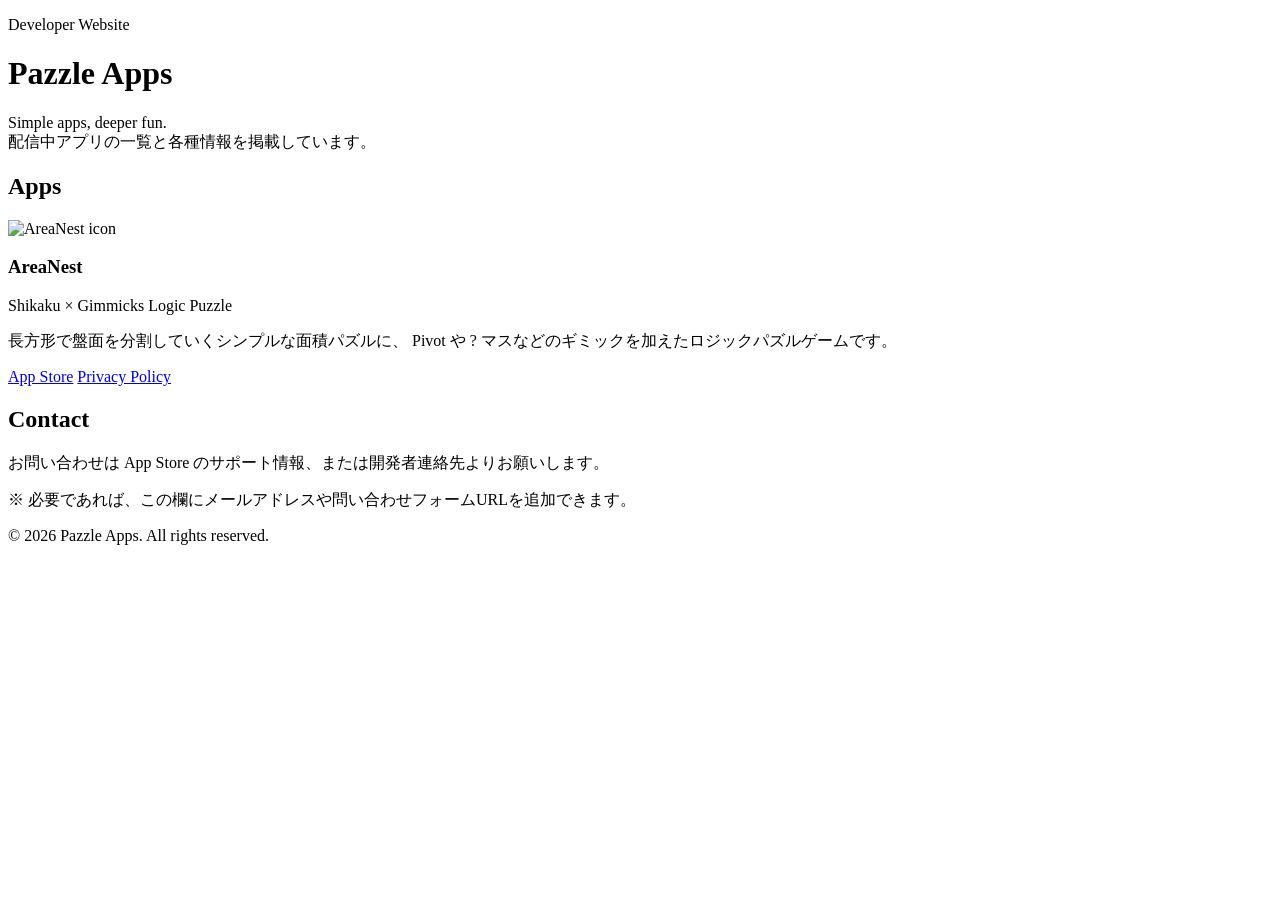
==== index.html @ 8be7fc9d "Create index.html" ====
<!DOCTYPE html>
<html lang="ja">
<head>
  <meta charset="UTF-8" />
  <meta name="viewport" content="width=device-width, initial-scale=1.0" />
  <title>Pazzle Apps</title>
  <meta name="description" content="Pazzle Apps の公式デベロッパーサイト。配信中アプリの一覧、App Store リンク、プライバシーポリシーを掲載しています。" />
  <link rel="stylesheet" href="style.css" />
</head>
<body>
  <header class="hero">
    <div class="container">
      <p class="eyebrow">Developer Website</p>
      <h1>Pazzle Apps</h1>
      <p class="lead">
        Simple apps, deeper fun.<br />
        配信中アプリの一覧と各種情報を掲載しています。
      </p>
    </div>
  </header>

  <main class="container">
    <section class="section">
      <h2>Apps</h2>
      <div class="app-grid">

        <article class="app-card">
          <div class="app-header">
            <img src="images/areanest-icon.png" alt="AreaNest icon" class="app-icon" />
            <div>
              <h3>AreaNest</h3>
              <p class="tagline">Shikaku × Gimmicks Logic Puzzle</p>
            </div>
          </div>
          <p class="app-description">
            長方形で盤面を分割していくシンプルな面積パズルに、
            Pivot や ? マスなどのギミックを加えたロジックパズルゲームです。
          </p>
          <div class="app-links">
            <a class="button primary" href="APPSTORE_LINK_AREANEST" target="_blank" rel="noopener noreferrer">App Store</a>
            <a class="button secondary" href="./PrivacyPolicy_AreaNest.html">Privacy Policy</a>
          </div>
        </article>

      </div>
    </section>

    <section class="section contact">
      <h2>Contact</h2>
      <p>
        お問い合わせは App Store のサポート情報、または開発者連絡先よりお願いします。
      </p>
      <p class="small-note">
        ※ 必要であれば、この欄にメールアドレスや問い合わせフォームURLを追加できます。
      </p>
    </section>
  </main>

  <footer class="footer">
    <div class="container">
      <p>© 2026 Pazzle Apps. All rights reserved.</p>
    </div>
  </footer>
</body>
</html>
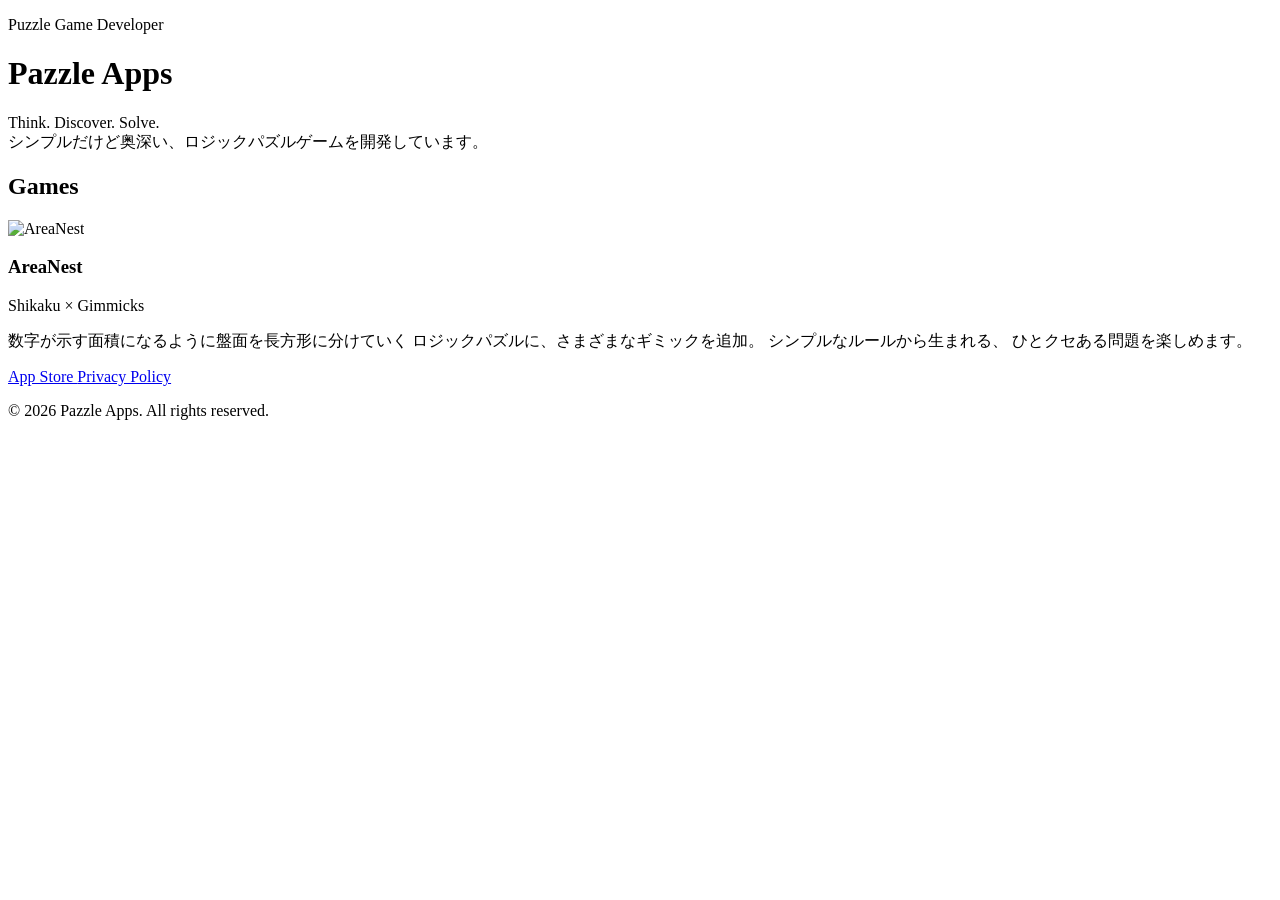
==== commit 0b7e93f4: "Refactor HTML structure and content for Pazzle Apps Updated meta tags and content for clarity and SE" ====
--- a/index.html
+++ b/index.html
@@ -1,65 +1,107 @@
 <!DOCTYPE html>
 <html lang="ja">
 <head>
-  <meta charset="UTF-8" />
-  <meta name="viewport" content="width=device-width, initial-scale=1.0" />
+  <meta charset="UTF-8">
+  <meta name="viewport" content="width=device-width, initial-scale=1.0">
+
   <title>Pazzle Apps</title>
-  <meta name="description" content="Pazzle Apps の公式デベロッパーサイト。配信中アプリの一覧、App Store リンク、プライバシーポリシーを掲載しています。" />
-  <link rel="stylesheet" href="style.css" />
+
+  <meta
+    name="description"
+    content="Pazzle Appsは、シンプルで奥深いロジックパズルゲームを開発しています。"
+  >
+
+  <link rel="stylesheet" href="style.css">
 </head>
+
 <body>
+
   <header class="hero">
     <div class="container">
-      <p class="eyebrow">Developer Website</p>
+
+      <p class="eyebrow">Puzzle Game Developer</p>
+
       <h1>Pazzle Apps</h1>
+
       <p class="lead">
-        Simple apps, deeper fun.<br />
-        配信中アプリの一覧と各種情報を掲載しています。
+        Think. Discover. Solve.<br>
+        シンプルだけど奥深い、ロジックパズルゲームを開発しています。
       </p>
+
     </div>
   </header>
 
+
   <main class="container">
+
     <section class="section">
-      <h2>Apps</h2>
+
+      <h2>Games</h2>
+
       <div class="app-grid">
 
         <article class="app-card">
+
           <div class="app-header">
-            <img src="images/areanest-icon.png" alt="AreaNest icon" class="app-icon" />
+
+            <img
+              src="images/areanest-icon.png"
+              alt="AreaNest"
+              class="app-icon"
+            >
+
             <div>
               <h3>AreaNest</h3>
-              <p class="tagline">Shikaku × Gimmicks Logic Puzzle</p>
+              <p class="tagline">
+                Shikaku × Gimmicks
+              </p>
             </div>
+
           </div>
+
           <p class="app-description">
-            長方形で盤面を分割していくシンプルな面積パズルに、
-            Pivot や ? マスなどのギミックを加えたロジックパズルゲームです。
+            数字が示す面積になるように盤面を長方形に分けていく
+            ロジックパズルに、さまざまなギミックを追加。
+            シンプルなルールから生まれる、
+            ひとクセある問題を楽しめます。
           </p>
+
           <div class="app-links">
-            <a class="button primary" href="APPSTORE_LINK_AREANEST" target="_blank" rel="noopener noreferrer">App Store</a>
-            <a class="button secondary" href="./PrivacyPolicy_AreaNest.html">Privacy Policy</a>
+
+            <a
+              class="button primary"
+              href="AREA_NEST_APPSTORE_URL"
+              target="_blank"
+              rel="noopener noreferrer"
+            >
+              App Store
+            </a>
+
+            <a
+              class="button secondary"
+              href="./PrivacyPolicy_AreaNest.html"
+            >
+              Privacy Policy
+            </a>
+
           </div>
+
         </article>
 
       </div>
+
     </section>
 
-    <section class="section contact">
-      <h2>Contact</h2>
-      <p>
-        お問い合わせは App Store のサポート情報、または開発者連絡先よりお願いします。
-      </p>
-      <p class="small-note">
-        ※ 必要であれば、この欄にメールアドレスや問い合わせフォームURLを追加できます。
-      </p>
-    </section>
   </main>
 
+
   <footer class="footer">
+
     <div class="container">
       <p>© 2026 Pazzle Apps. All rights reserved.</p>
     </div>
+
   </footer>
+
 </body>
 </html>
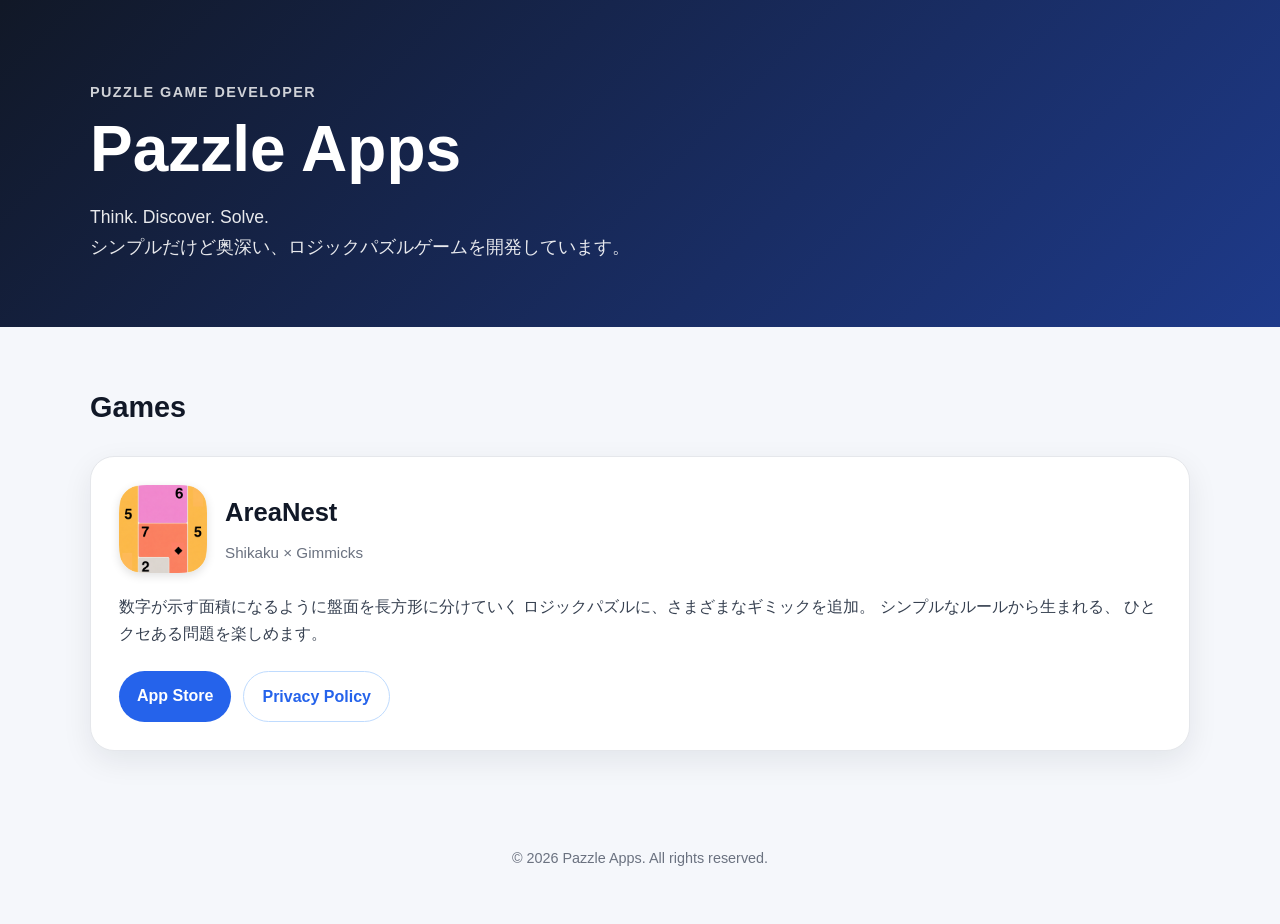
==== commit 95a42537: "Update App Store link in index.html" ====
--- a/index.html
+++ b/index.html
@@ -70,7 +70,7 @@
 
             <a
               class="button primary"
-              href="AREA_NEST_APPSTORE_URL"
+              href="https://apps.apple.com/us/app/areanest/id6801860560"
               target="_blank"
               rel="noopener noreferrer"
             >
--- a/style.css
+++ b/style.css
@@ -0,0 +1,253 @@
+* {
+  box-sizing: border-box;
+}
+
+html {
+  scroll-behavior: smooth;
+}
+
+body {
+  margin: 0;
+  font-family:
+    -apple-system,
+    BlinkMacSystemFont,
+    "Segoe UI",
+    Roboto,
+    "Helvetica Neue",
+    Arial,
+    sans-serif;
+
+  background: #f5f7fb;
+  color: #1f2937;
+  line-height: 1.7;
+}
+
+/* 共通幅 */
+.container {
+  width: min(1100px, calc(100% - 32px));
+  margin: 0 auto;
+}
+
+/* 上部 */
+.hero {
+  background: linear-gradient(
+    135deg,
+    #111827 0%,
+    #1e3a8a 100%
+  );
+
+  color: white;
+  padding: 80px 0 64px;
+}
+
+.eyebrow {
+  margin: 0 0 10px;
+  font-size: 0.9rem;
+  font-weight: 700;
+  letter-spacing: 0.1em;
+  text-transform: uppercase;
+  opacity: 0.8;
+}
+
+.hero h1 {
+  margin: 0;
+
+  font-size: clamp(
+    2.5rem,
+    7vw,
+    4rem
+  );
+
+  line-height: 1.1;
+}
+
+.lead {
+  margin-top: 18px;
+  margin-bottom: 0;
+
+  max-width: 650px;
+
+  font-size: 1.1rem;
+
+  color: rgba(
+    255,
+    255,
+    255,
+    0.9
+  );
+}
+
+/* セクション */
+.section {
+  padding: 56px 0;
+}
+
+.section h2 {
+  margin: 0 0 24px;
+
+  font-size: 1.8rem;
+
+  color: #111827;
+}
+
+/* アプリ一覧 */
+.app-grid {
+  display: grid;
+
+  grid-template-columns:
+    repeat(
+      auto-fit,
+      minmax(280px, 1fr)
+    );
+
+  gap: 24px;
+}
+
+/* アプリカード */
+.app-card {
+  background: white;
+
+  border: 1px solid #e5e7eb;
+
+  border-radius: 24px;
+
+  padding: 28px;
+
+  box-shadow:
+    0 10px 30px
+    rgba(15, 23, 42, 0.08);
+}
+
+/* アプリ名周辺 */
+.app-header {
+  display: flex;
+
+  align-items: center;
+
+  gap: 18px;
+
+  margin-bottom: 20px;
+}
+
+.app-icon {
+  width: 88px;
+  height: 88px;
+
+  border-radius: 22px;
+
+  object-fit: cover;
+
+  background: #f3f4f6;
+
+  box-shadow:
+    0 3px 10px
+    rgba(0, 0, 0, 0.12);
+}
+
+.app-card h3 {
+  margin: 0;
+
+  font-size: 1.6rem;
+
+  color: #111827;
+}
+
+.tagline {
+  margin: 5px 0 0;
+
+  font-size: 0.95rem;
+
+  color: #6b7280;
+}
+
+/* 説明 */
+.app-description {
+  margin: 0 0 24px;
+
+  color: #374151;
+}
+
+/* ボタン */
+.app-links {
+  display: flex;
+
+  flex-wrap: wrap;
+
+  gap: 12px;
+}
+
+.button {
+  display: inline-block;
+
+  padding: 11px 18px;
+
+  border-radius: 999px;
+
+  font-weight: 700;
+
+  text-decoration: none;
+
+  transition:
+    transform 0.15s ease,
+    background 0.15s ease;
+}
+
+.button:hover {
+  transform: translateY(-2px);
+}
+
+.button.primary {
+  background: #2563eb;
+  color: white;
+}
+
+.button.primary:hover {
+  background: #1d4ed8;
+}
+
+.button.secondary {
+  background: white;
+
+  color: #2563eb;
+
+  border: 1px solid #bfdbfe;
+}
+
+.button.secondary:hover {
+  background: #eff6ff;
+}
+
+/* フッター */
+.footer {
+  padding: 24px 0 40px;
+
+  text-align: center;
+
+  color: #6b7280;
+
+  font-size: 0.9rem;
+}
+
+/* スマホ */
+@media (max-width: 600px) {
+
+  .hero {
+    padding: 56px 0 48px;
+  }
+
+  .section {
+    padding: 40px 0;
+  }
+
+  .app-card {
+    padding: 22px;
+  }
+
+  .app-icon {
+    width: 76px;
+    height: 76px;
+
+    border-radius: 19px;
+  }
+
+}
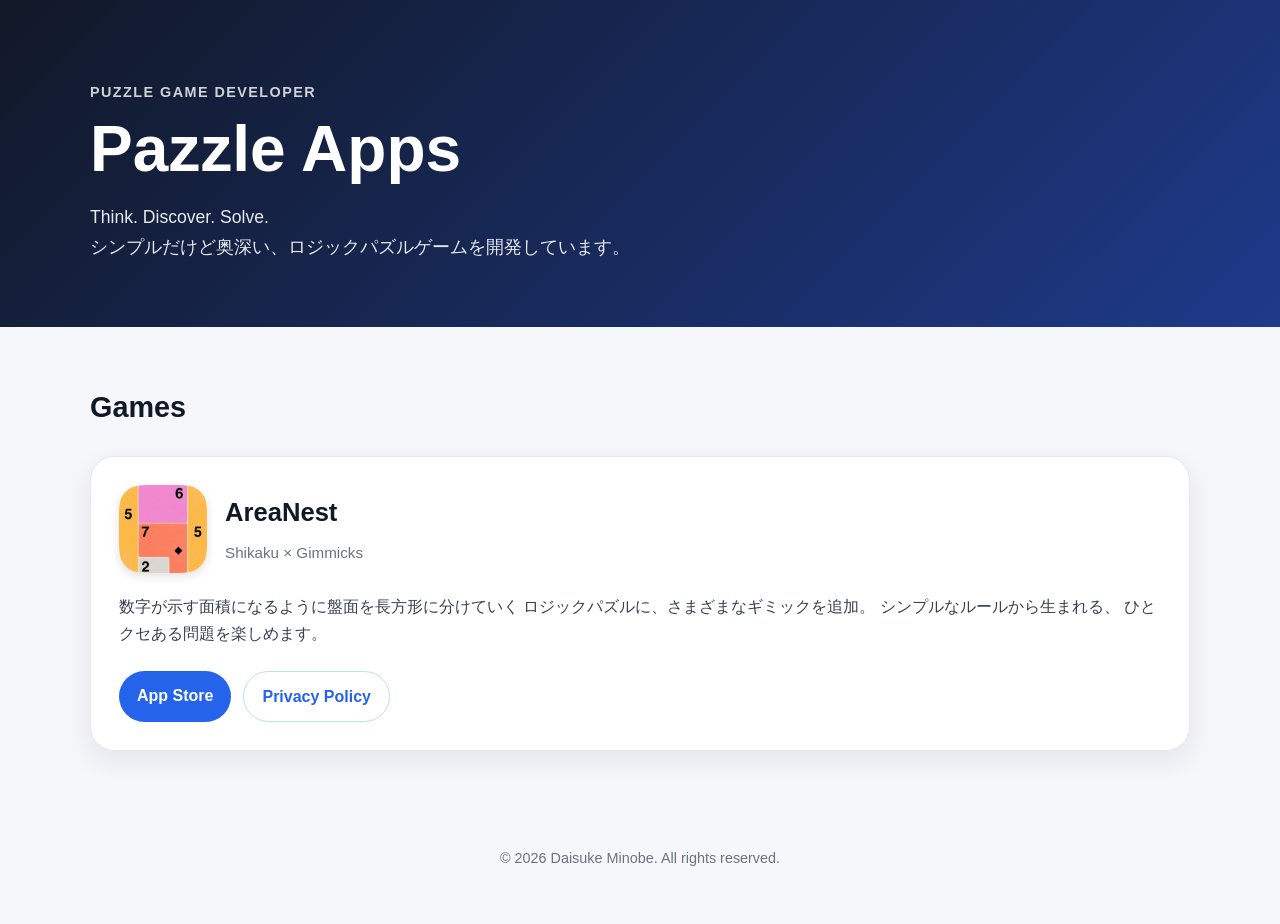
==== commit b6ee79d2: "Update footer copyright name to Daisuke Minobe" ====
--- a/index.html
+++ b/index.html
@@ -45,7 +45,7 @@
           <div class="app-header">
 
             <img
-              src="images/areanest-icon.png"
+              src="./images/areanest-icon.png"
               alt="AreaNest"
               class="app-icon"
             >
@@ -98,7 +98,7 @@
   <footer class="footer">
 
     <div class="container">
-      <p>© 2026 Pazzle Apps. All rights reserved.</p>
+      <p>© 2026 Daisuke Minobe. All rights reserved.</p>
     </div>
 
   </footer>
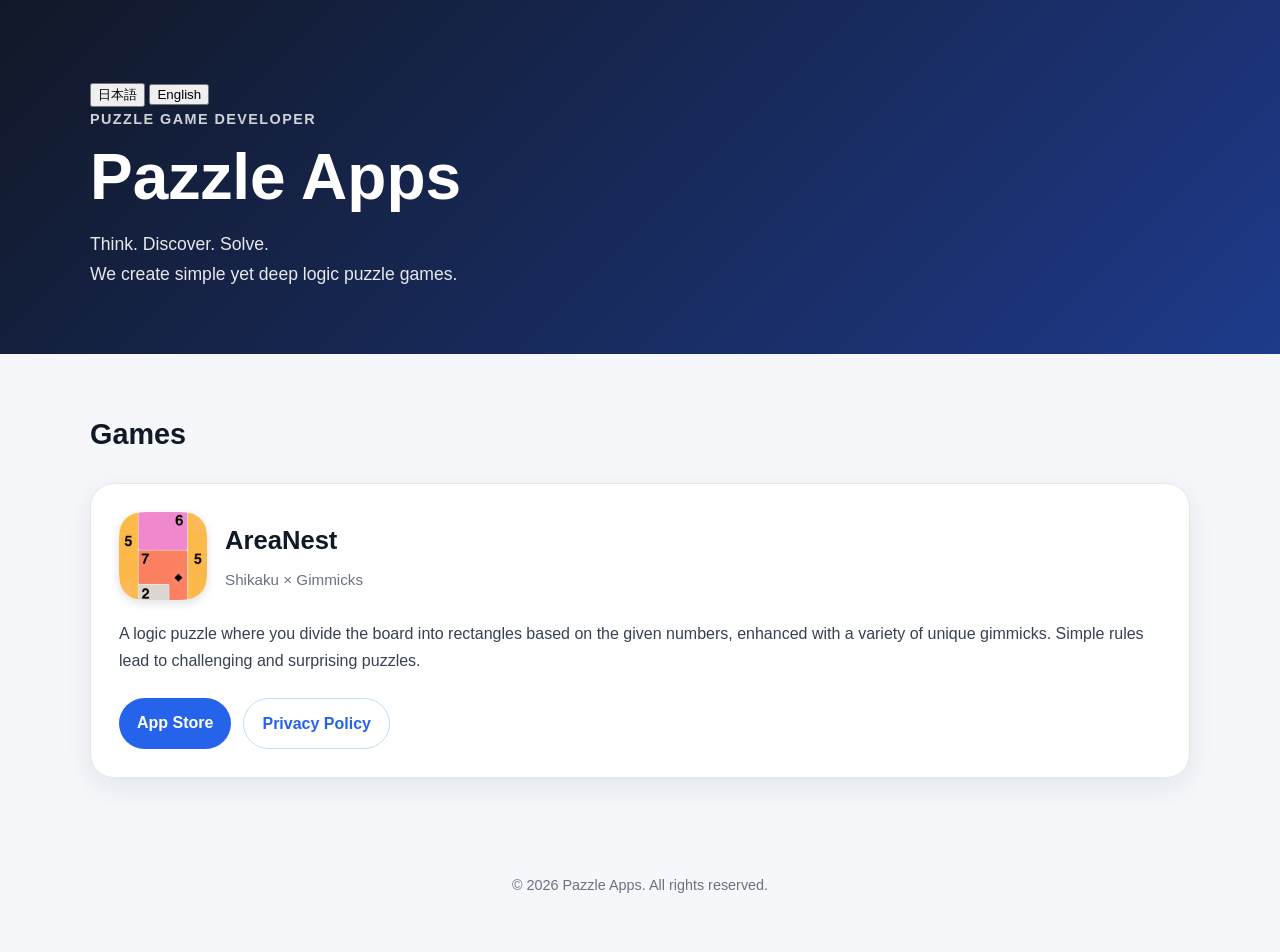
==== commit 066ae76c: "Enhance index.html with language switcher and meta tags Updated HTML structure and added language su" ====
--- a/index.html
+++ b/index.html
@@ -1,8 +1,13 @@
 <!DOCTYPE html>
 <html lang="ja">
+
 <head>
   <meta charset="UTF-8">
-  <meta name="viewport" content="width=device-width, initial-scale=1.0">
+
+  <meta
+    name="viewport"
+    content="width=device-width, initial-scale=1.0"
+  >
 
   <title>Pazzle Apps</title>
 
@@ -11,35 +16,103 @@
     content="Pazzle Appsは、シンプルで奥深いロジックパズルゲームを開発しています。"
   >
 
-  <link rel="stylesheet" href="style.css">
+  <link
+    rel="stylesheet"
+    href="./style.css"
+  >
 </head>
 
+
 <body>
 
+  <!-- =========================
+       Header
+  ========================== -->
+
   <header class="hero">
-    <div class="container">
-
-      <p class="eyebrow">Puzzle Game Developer</p>
+
+    <div class="container hero-container">
+
+      <!-- Language Switcher -->
+      <div class="language-switcher">
+
+        <button
+          id="lang-ja"
+          type="button"
+          onclick="setLanguage('ja')"
+        >
+          日本語
+        </button>
+
+        <button
+          id="lang-en"
+          type="button"
+          onclick="setLanguage('en')"
+        >
+          English
+        </button>
+
+      </div>
+
+
+      <p
+        class="eyebrow"
+        data-ja="パズルゲーム開発"
+        data-en="PUZZLE GAME DEVELOPER"
+      >
+        パズルゲーム開発
+      </p>
+
 
       <h1>Pazzle Apps</h1>
 
+
       <p class="lead">
-        Think. Discover. Solve.<br>
-        シンプルだけど奥深い、ロジックパズルゲームを開発しています。
+
+        <span
+          data-ja="考える。ひらめく。解き明かす。"
+          data-en="Think. Discover. Solve."
+        >
+          考える。ひらめく。解き明かす。
+        </span>
+
+        <br>
+
+        <span
+          data-ja="シンプルだけど奥深い、ロジックパズルゲームを開発しています。"
+          data-en="We create simple yet deep logic puzzle games."
+        >
+          シンプルだけど奥深い、ロジックパズルゲームを開発しています。
+        </span>
+
       </p>
 
     </div>
+
   </header>
 
 
+
+  <!-- =========================
+       Main
+  ========================== -->
+
   <main class="container">
 
     <section class="section">
 
-      <h2>Games</h2>
+      <h2
+        data-ja="ゲーム"
+        data-en="Games"
+      >
+        ゲーム
+      </h2>
+
 
       <div class="app-grid">
 
+
+        <!-- AreaNest -->
         <article class="app-card">
 
           <div class="app-header">
@@ -50,21 +123,32 @@
               class="app-icon"
             >
 
+
             <div>
-              <h3>AreaNest</h3>
+
+              <h3>
+                AreaNest
+              </h3>
+
               <p class="tagline">
                 Shikaku × Gimmicks
               </p>
+
             </div>
 
           </div>
 
-          <p class="app-description">
-            数字が示す面積になるように盤面を長方形に分けていく
-            ロジックパズルに、さまざまなギミックを追加。
-            シンプルなルールから生まれる、
-            ひとクセある問題を楽しめます。
+
+          <p
+            class="app-description"
+            data-ja="数字が示す面積になるように盤面を長方形に分けていくロジックパズルに、さまざまなギミックを追加。シンプルなルールから生まれる、ひとクセある問題を楽しめます。"
+            data-en="A logic puzzle where you divide the board into rectangles based on the given numbers, enhanced with a variety of unique gimmicks. Simple rules lead to challenging and surprising puzzles."
+          >
+            数字が示す面積になるように盤面を長方形に分けていくロジックパズルに、
+            さまざまなギミックを追加。
+            シンプルなルールから生まれる、ひとクセある問題を楽しめます。
           </p>
+
 
           <div class="app-links">
 
@@ -77,17 +161,21 @@
               App Store
             </a>
 
+
             <a
               class="button secondary"
               href="./PrivacyPolicy_AreaNest.html"
+              data-ja="プライバシーポリシー"
+              data-en="Privacy Policy"
             >
-              Privacy Policy
+              プライバシーポリシー
             </a>
 
           </div>
 
         </article>
 
+
       </div>
 
     </section>
@@ -95,13 +183,194 @@
   </main>
 
 
+
+  <!-- =========================
+       Footer
+  ========================== -->
+
   <footer class="footer">
 
     <div class="container">
-      <p>© 2026 Daisuke Minobe. All rights reserved.</p>
+
+      <p>
+        © 2026 Pazzle Apps.
+        <span
+          data-ja="All rights reserved."
+          data-en="All rights reserved."
+        >
+          All rights reserved.
+        </span>
+      </p>
+
     </div>
 
   </footer>
 
+
+
+  <!-- =========================
+       Language Script
+  ========================== -->
+
+  <script>
+
+    function setLanguage(lang) {
+
+      // HTML language setting
+      document.documentElement.lang = lang;
+
+
+      // Replace text
+      const elements =
+        document.querySelectorAll(
+          '[data-ja][data-en]'
+        );
+
+      elements.forEach(function(element) {
+
+        if (lang === 'ja') {
+          element.textContent =
+            element.dataset.ja;
+        }
+        else {
+          element.textContent =
+            element.dataset.en;
+        }
+
+      });
+
+
+      // Save selected language
+      try {
+
+        localStorage.setItem(
+          'pazzleAppsLanguage',
+          lang
+        );
+
+      }
+      catch (error) {
+
+        // Ignore if localStorage is unavailable
+
+      }
+
+
+      // Button appearance
+      const jaButton =
+        document.getElementById('lang-ja');
+
+      const enButton =
+        document.getElementById('lang-en');
+
+
+      jaButton.classList.toggle(
+        'active',
+        lang === 'ja'
+      );
+
+      enButton.classList.toggle(
+        'active',
+        lang === 'en'
+      );
+
+
+      jaButton.setAttribute(
+        'aria-pressed',
+        lang === 'ja'
+      );
+
+      enButton.setAttribute(
+        'aria-pressed',
+        lang === 'en'
+      );
+
+
+      // Meta description
+      const description =
+        document.querySelector(
+          'meta[name="description"]'
+        );
+
+      if (description) {
+
+        if (lang === 'ja') {
+
+          description.setAttribute(
+            'content',
+            'Pazzle Appsは、シンプルで奥深いロジックパズルゲームを開発しています。'
+          );
+
+        }
+        else {
+
+          description.setAttribute(
+            'content',
+            'Pazzle Apps creates simple yet deep logic puzzle games.'
+          );
+
+        }
+
+      }
+
+    }
+
+
+
+    function getInitialLanguage() {
+
+      // Use saved language first
+      try {
+
+        const savedLanguage =
+          localStorage.getItem(
+            'pazzleAppsLanguage'
+          );
+
+        if (
+          savedLanguage === 'ja' ||
+          savedLanguage === 'en'
+        ) {
+          return savedLanguage;
+        }
+
+      }
+      catch (error) {
+
+        // Ignore if localStorage is unavailable
+
+      }
+
+
+      // Otherwise use browser language
+      const browserLanguage =
+        navigator.language ||
+        navigator.userLanguage ||
+        'en';
+
+
+      if (
+        browserLanguage
+          .toLowerCase()
+          .startsWith('ja')
+      ) {
+        return 'ja';
+      }
+
+
+      return 'en';
+
+    }
+
+
+    // Initialize
+    setLanguage(
+      getInitialLanguage()
+    );
+
+  </script>
+
+
 </body>
+
 </html>
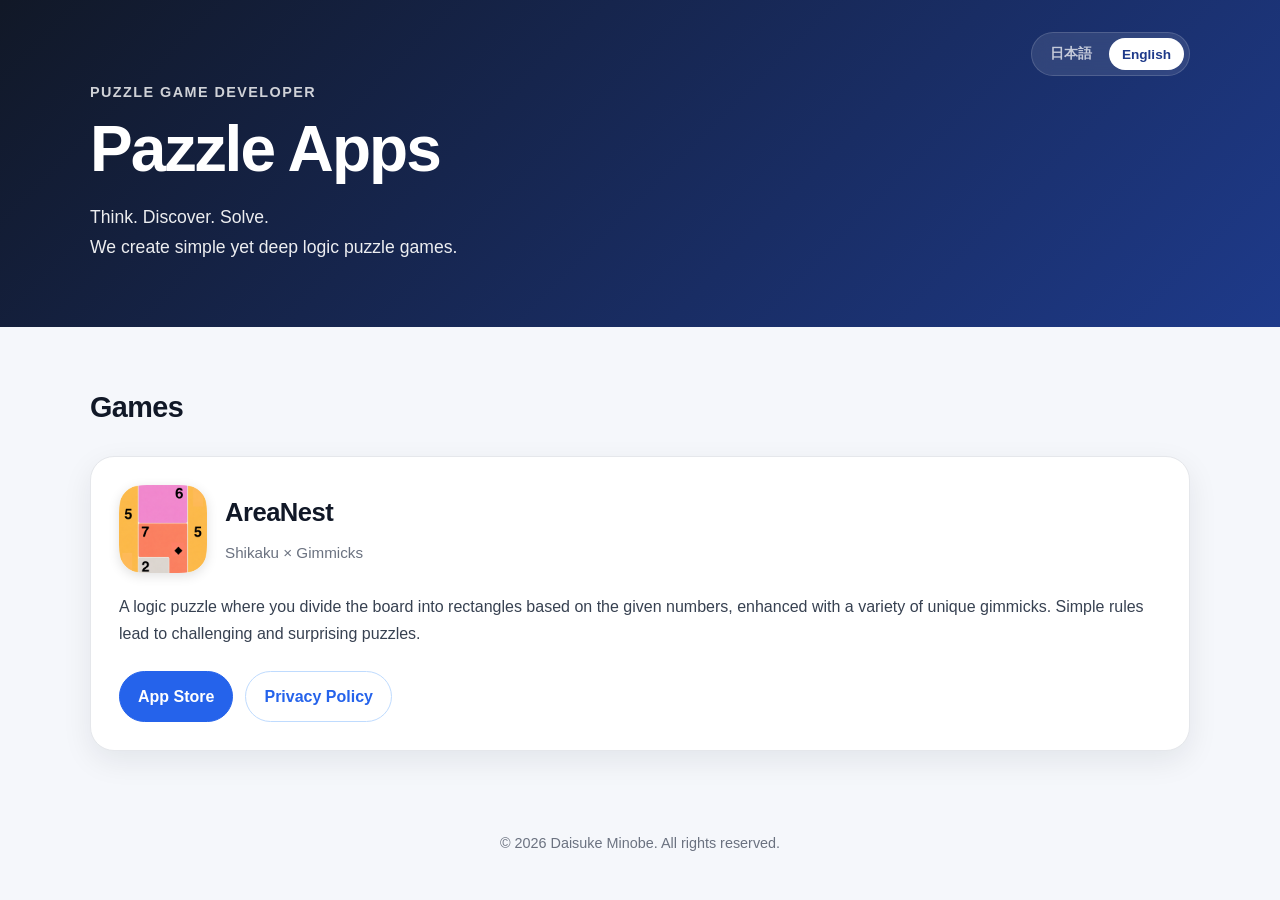
==== commit f5b39c4d: "Update copyright notice in index.html" ====
--- a/index.html
+++ b/index.html
@@ -193,7 +193,7 @@
     <div class="container">
 
       <p>
-        © 2026 Pazzle Apps.
+        © 2026 Daisuke Minobe.
         <span
           data-ja="All rights reserved."
           data-en="All rights reserved."
--- a/style.css
+++ b/style.css
@@ -1,13 +1,20 @@
+/* =========================
+   Base
+========================= */
+
 * {
   box-sizing: border-box;
 }
 
+
 html {
   scroll-behavior: smooth;
 }
 
+
 body {
   margin: 0;
+
   font-family:
     -apple-system,
     BlinkMacSystemFont,
@@ -18,96 +25,255 @@
     sans-serif;
 
   background: #f5f7fb;
+
   color: #1f2937;
+
   line-height: 1.7;
-}
-
-/* 共通幅 */
+
+  -webkit-font-smoothing: antialiased;
+}
+
+
+/* =========================
+   Container
+========================= */
+
 .container {
-  width: min(1100px, calc(100% - 32px));
+  width:
+    min(
+      1100px,
+      calc(100% - 32px)
+    );
+
   margin: 0 auto;
 }
 
-/* 上部 */
+
+
+/* =========================
+   Hero
+========================= */
+
 .hero {
-  background: linear-gradient(
-    135deg,
-    #111827 0%,
-    #1e3a8a 100%
-  );
+  background:
+    linear-gradient(
+      135deg,
+      #111827 0%,
+      #1e3a8a 100%
+    );
 
   color: white;
-  padding: 80px 0 64px;
-}
+
+  padding:
+    80px 0 64px;
+}
+
+
+.hero-container {
+  position: relative;
+}
+
 
 .eyebrow {
-  margin: 0 0 10px;
+  margin:
+    0 0 10px;
+
   font-size: 0.9rem;
+
   font-weight: 700;
+
   letter-spacing: 0.1em;
+
   text-transform: uppercase;
+
   opacity: 0.8;
 }
+
 
 .hero h1 {
   margin: 0;
 
-  font-size: clamp(
-    2.5rem,
-    7vw,
-    4rem
-  );
+  font-size:
+    clamp(
+      2.5rem,
+      7vw,
+      4rem
+    );
 
   line-height: 1.1;
-}
+
+  letter-spacing: -0.03em;
+}
+
 
 .lead {
-  margin-top: 18px;
-  margin-bottom: 0;
-
-  max-width: 650px;
+  margin:
+    18px 0 0;
+
+  max-width: 700px;
 
   font-size: 1.1rem;
 
-  color: rgba(
-    255,
-    255,
-    255,
-    0.9
-  );
-}
-
-/* セクション */
+  color:
+    rgba(
+      255,
+      255,
+      255,
+      0.92
+    );
+}
+
+
+
+/* =========================
+   Language Switcher
+========================= */
+
+.language-switcher {
+  position: absolute;
+
+  top: -48px;
+
+  right: 0;
+
+  display: flex;
+
+  gap: 4px;
+
+  padding: 5px;
+
+  background:
+    rgba(
+      255,
+      255,
+      255,
+      0.10
+    );
+
+  border:
+    1px solid
+    rgba(
+      255,
+      255,
+      255,
+      0.15
+    );
+
+  border-radius: 999px;
+
+  backdrop-filter: blur(10px);
+
+  -webkit-backdrop-filter:
+    blur(10px);
+}
+
+
+.language-switcher button {
+  border: none;
+
+  outline: none;
+
+  background: transparent;
+
+  color:
+    rgba(
+      255,
+      255,
+      255,
+      0.72
+    );
+
+  padding:
+    7px 13px;
+
+  border-radius: 999px;
+
+  cursor: pointer;
+
+  font-family: inherit;
+
+  font-size: 0.85rem;
+
+  font-weight: 600;
+
+  transition:
+    background 0.15s ease,
+    color 0.15s ease,
+    transform 0.15s ease;
+}
+
+
+.language-switcher button:hover {
+  color: white;
+}
+
+
+.language-switcher button:active {
+  transform: scale(0.97);
+}
+
+
+.language-switcher button.active {
+  background: white;
+
+  color: #1e3a8a;
+}
+
+
+
+/* =========================
+   Sections
+========================= */
+
 .section {
-  padding: 56px 0;
-}
+  padding:
+    56px 0;
+}
+
 
 .section h2 {
-  margin: 0 0 24px;
+  margin:
+    0 0 24px;
 
   font-size: 1.8rem;
 
   color: #111827;
-}
-
-/* アプリ一覧 */
+
+  letter-spacing: -0.02em;
+}
+
+
+
+/* =========================
+   App Grid
+========================= */
+
 .app-grid {
   display: grid;
 
   grid-template-columns:
     repeat(
       auto-fit,
-      minmax(280px, 1fr)
+      minmax(
+        280px,
+        1fr
+      )
     );
 
   gap: 24px;
 }
 
-/* アプリカード */
+
+
+/* =========================
+   App Card
+========================= */
+
 .app-card {
   background: white;
 
-  border: 1px solid #e5e7eb;
+  border:
+    1px solid #e5e7eb;
 
   border-radius: 24px;
 
@@ -115,10 +281,39 @@
 
   box-shadow:
     0 10px 30px
-    rgba(15, 23, 42, 0.08);
-}
-
-/* アプリ名周辺 */
+    rgba(
+      15,
+      23,
+      42,
+      0.08
+    );
+
+  transition:
+    transform 0.2s ease,
+    box-shadow 0.2s ease;
+}
+
+
+.app-card:hover {
+  transform:
+    translateY(-2px);
+
+  box-shadow:
+    0 16px 36px
+    rgba(
+      15,
+      23,
+      42,
+      0.11
+    );
+}
+
+
+
+/* =========================
+   App Header
+========================= */
+
 .app-header {
   display: flex;
 
@@ -129,10 +324,14 @@
   margin-bottom: 20px;
 }
 
+
 .app-icon {
   width: 88px;
+
   height: 88px;
 
+  flex-shrink: 0;
+
   border-radius: 22px;
 
   object-fit: cover;
@@ -140,9 +339,15 @@
   background: #f3f4f6;
 
   box-shadow:
-    0 3px 10px
-    rgba(0, 0, 0, 0.12);
-}
+    0 3px 12px
+    rgba(
+      0,
+      0,
+      0,
+      0.12
+    );
+}
+
 
 .app-card h3 {
   margin: 0;
@@ -150,24 +355,39 @@
   font-size: 1.6rem;
 
   color: #111827;
-}
+
+  letter-spacing: -0.02em;
+}
+
 
 .tagline {
-  margin: 5px 0 0;
+  margin:
+    5px 0 0;
 
   font-size: 0.95rem;
 
   color: #6b7280;
 }
 
-/* 説明 */
+
+
+/* =========================
+   App Description
+========================= */
+
 .app-description {
-  margin: 0 0 24px;
+  margin:
+    0 0 24px;
 
   color: #374151;
 }
 
-/* ボタン */
+
+
+/* =========================
+   Buttons
+========================= */
+
 .app-links {
   display: flex;
 
@@ -176,10 +396,12 @@
   gap: 12px;
 }
 
+
 .button {
   display: inline-block;
 
-  padding: 11px 18px;
+  padding:
+    11px 18px;
 
   border-radius: 999px;
 
@@ -189,37 +411,65 @@
 
   transition:
     transform 0.15s ease,
-    background 0.15s ease;
-}
+    background 0.15s ease,
+    border-color 0.15s ease;
+}
+
 
 .button:hover {
-  transform: translateY(-2px);
-}
+  transform:
+    translateY(-2px);
+}
+
+
+.button:active {
+  transform:
+    translateY(0);
+}
+
 
 .button.primary {
   background: #2563eb;
+
   color: white;
-}
+
+  border:
+    1px solid #2563eb;
+}
+
 
 .button.primary:hover {
   background: #1d4ed8;
-}
+
+  border-color: #1d4ed8;
+}
+
 
 .button.secondary {
   background: white;
 
   color: #2563eb;
 
-  border: 1px solid #bfdbfe;
-}
+  border:
+    1px solid #bfdbfe;
+}
+
 
 .button.secondary:hover {
   background: #eff6ff;
-}
-
-/* フッター */
+
+  border-color: #93c5fd;
+}
+
+
+
+/* =========================
+   Footer
+========================= */
+
 .footer {
-  padding: 24px 0 40px;
+  padding:
+    24px 0 40px;
 
   text-align: center;
 
@@ -228,26 +478,100 @@
   font-size: 0.9rem;
 }
 
-/* スマホ */
+
+.footer p {
+  margin: 0;
+}
+
+
+
+/* =========================
+   Mobile
+========================= */
+
 @media (max-width: 600px) {
 
   .hero {
-    padding: 56px 0 48px;
-  }
+    padding:
+      72px 0 48px;
+  }
+
+
+  .language-switcher {
+    top: -52px;
+
+    right: 0;
+  }
+
+
+  .language-switcher button {
+    padding:
+      6px 10px;
+
+    font-size: 0.8rem;
+  }
+
 
   .section {
-    padding: 40px 0;
-  }
+    padding:
+      40px 0;
+  }
+
 
   .app-card {
     padding: 22px;
-  }
+
+    border-radius: 20px;
+  }
+
 
   .app-icon {
     width: 76px;
+
     height: 76px;
 
     border-radius: 19px;
   }
 
-}
+
+  .app-card h3 {
+    font-size: 1.4rem;
+  }
+
+
+  .lead {
+    font-size: 1rem;
+  }
+
+}
+
+
+
+/* =========================
+   Very Small Screens
+========================= */
+
+@media (max-width: 380px) {
+
+  .app-header {
+    gap: 14px;
+  }
+
+
+  .app-icon {
+    width: 68px;
+
+    height: 68px;
+
+    border-radius: 17px;
+  }
+
+
+  .button {
+    padding:
+      10px 15px;
+
+    font-size: 0.9rem;
+  }
+
+}
